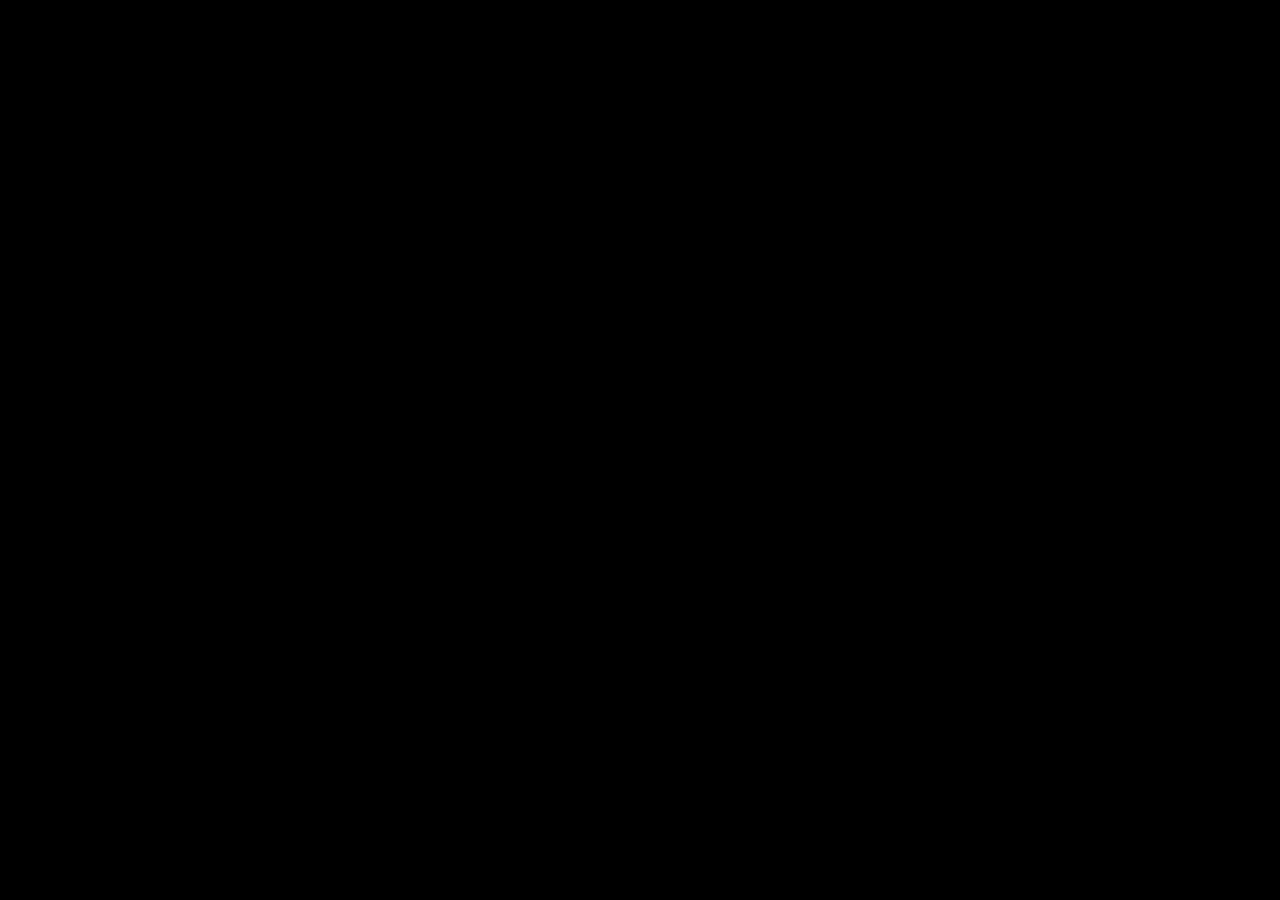
==== index.html @ 4cc58bc1 "dir changes" ====
<!DOCTYPE html>
<html>

<head>
    <link rel="stylesheet" href="styles.css">
    <title>Trabalho Prático 2</title>
    <script type="module" src="app.js"></script>
</head>

<body>
    <canvas id="gl-canvas" width="128" height="128">
        Oops! Something went wrong!
    </canvas>
</body>

</html>
---- styles.css ----
body, html {
    height: 100%;
}
body {
    /*display: flex;*/
    margin: 0px;
    overflow: hidden; /*  Disable scrollbars */
    background-color: black;
}
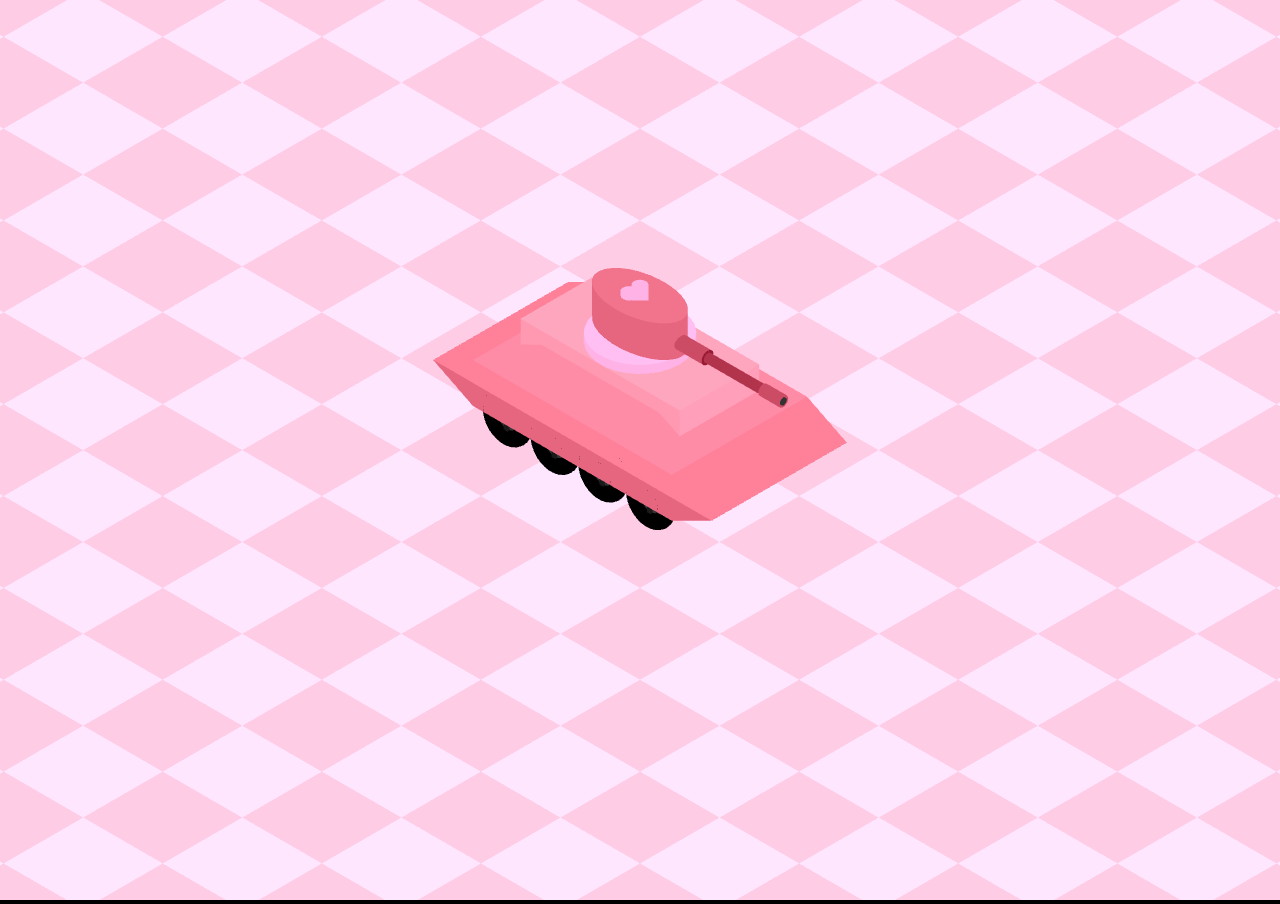
==== commit 597a08f2: "Update index.html" ====
--- a/index.html
+++ b/index.html
@@ -3,7 +3,7 @@
 
 <head>
     <link rel="stylesheet" href="styles.css">
-    <title>Trabalho Prático 2</title>
+    <title>Interactive Tank</title>
     <script type="module" src="app.js"></script>
 </head>
 
@@ -13,4 +13,4 @@
     </canvas>
 </body>
 
-</html>+</html>
